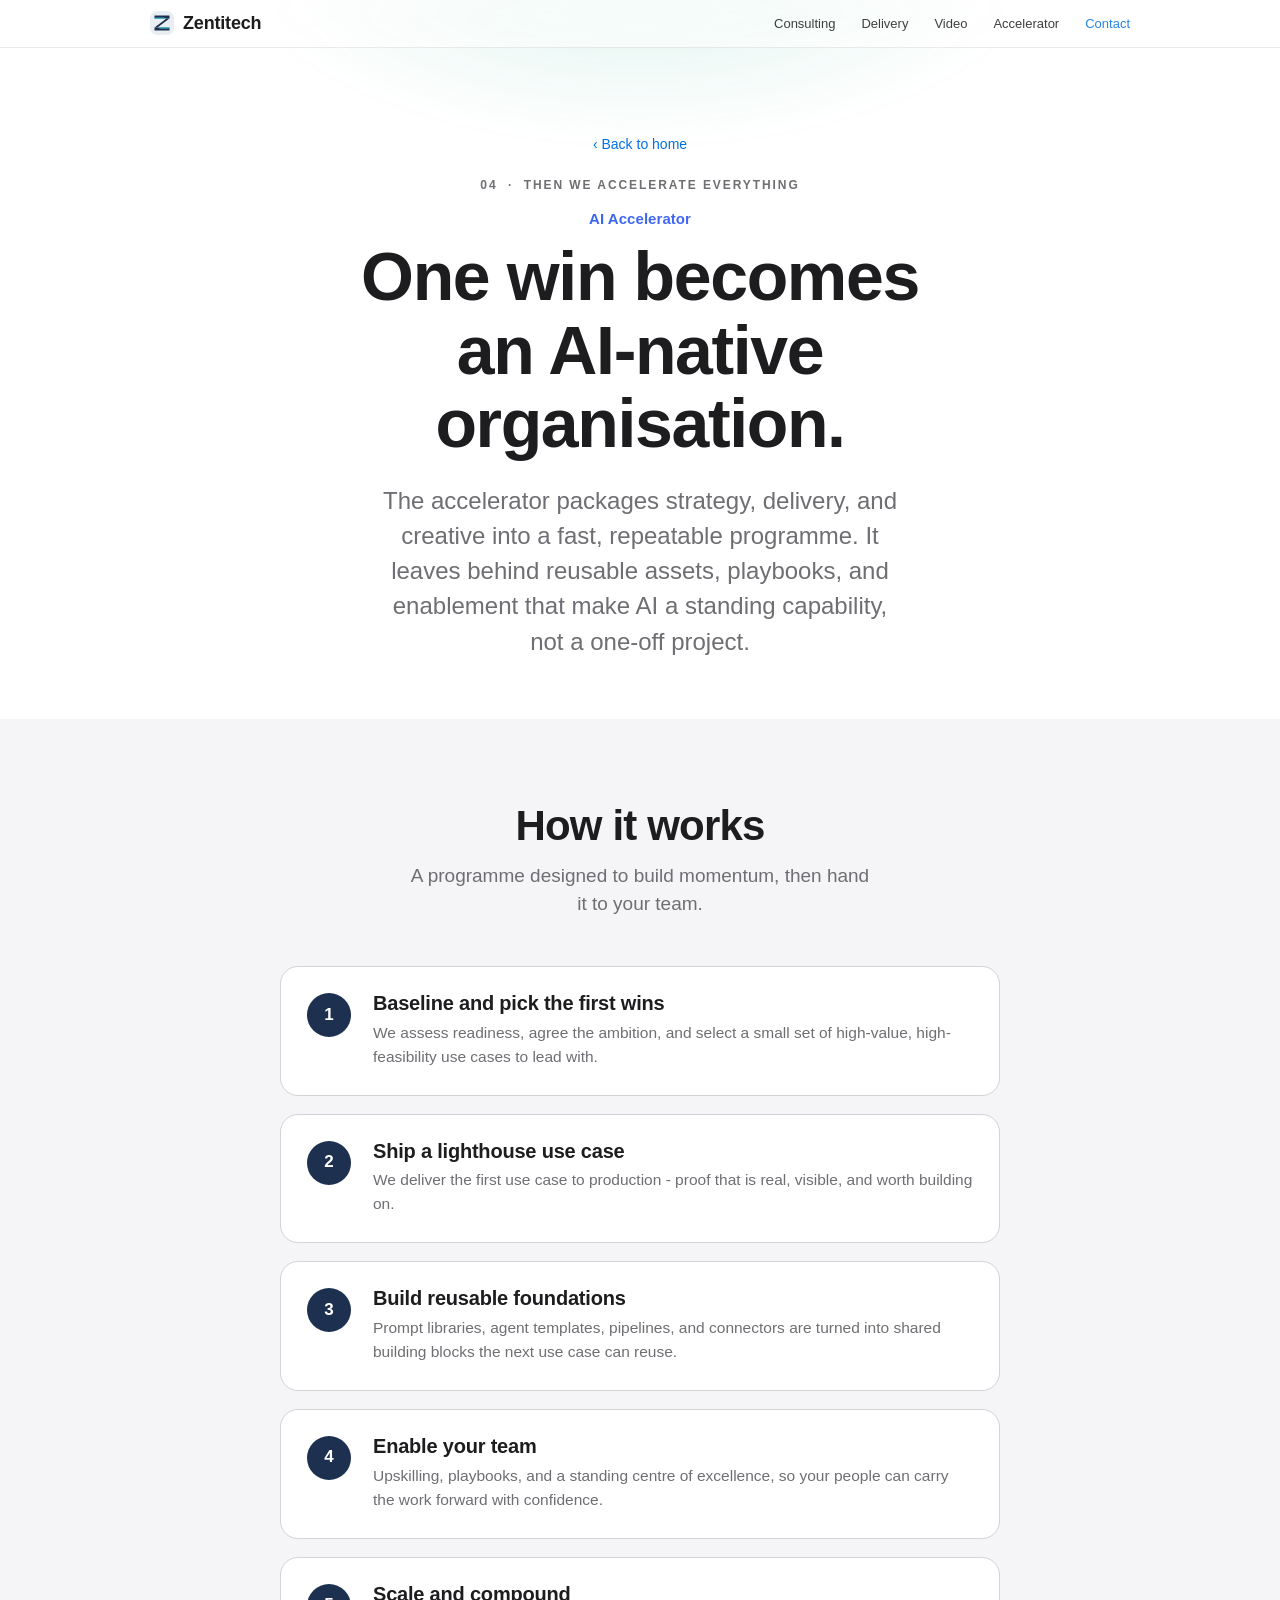
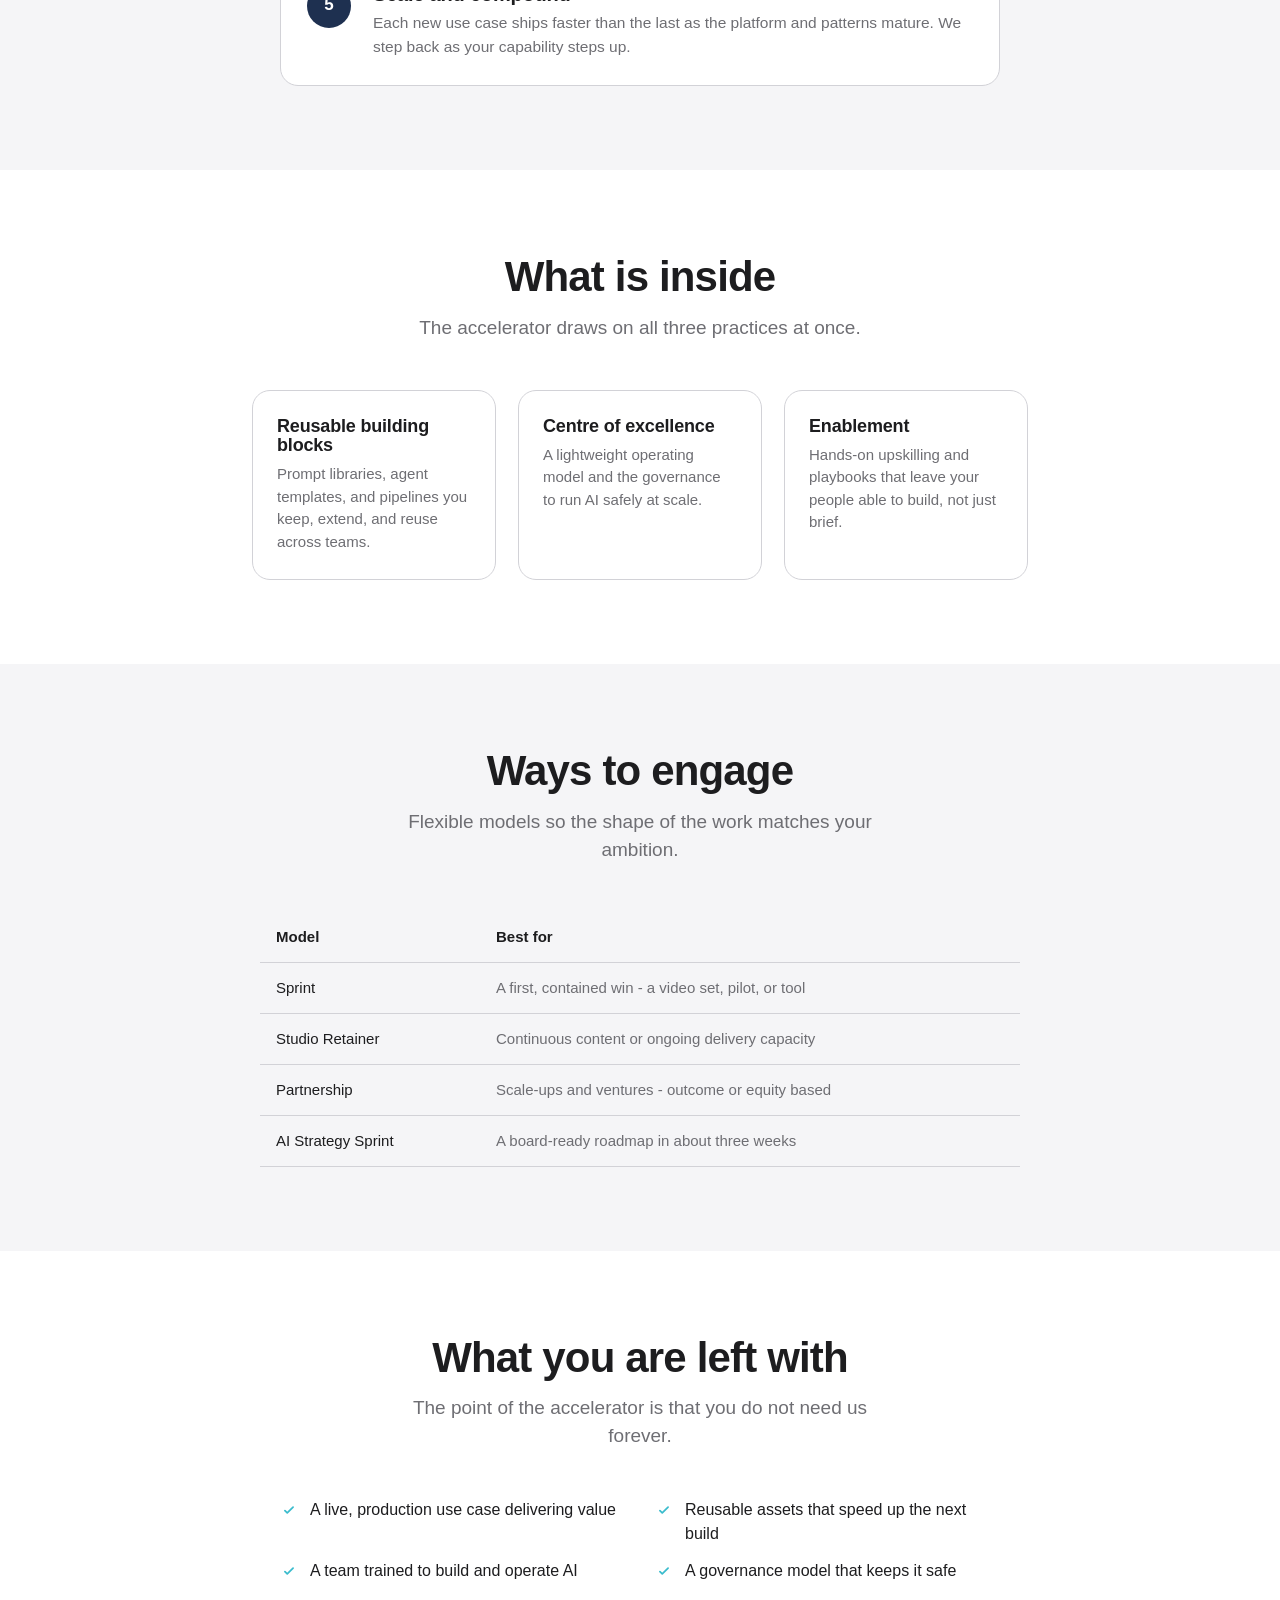
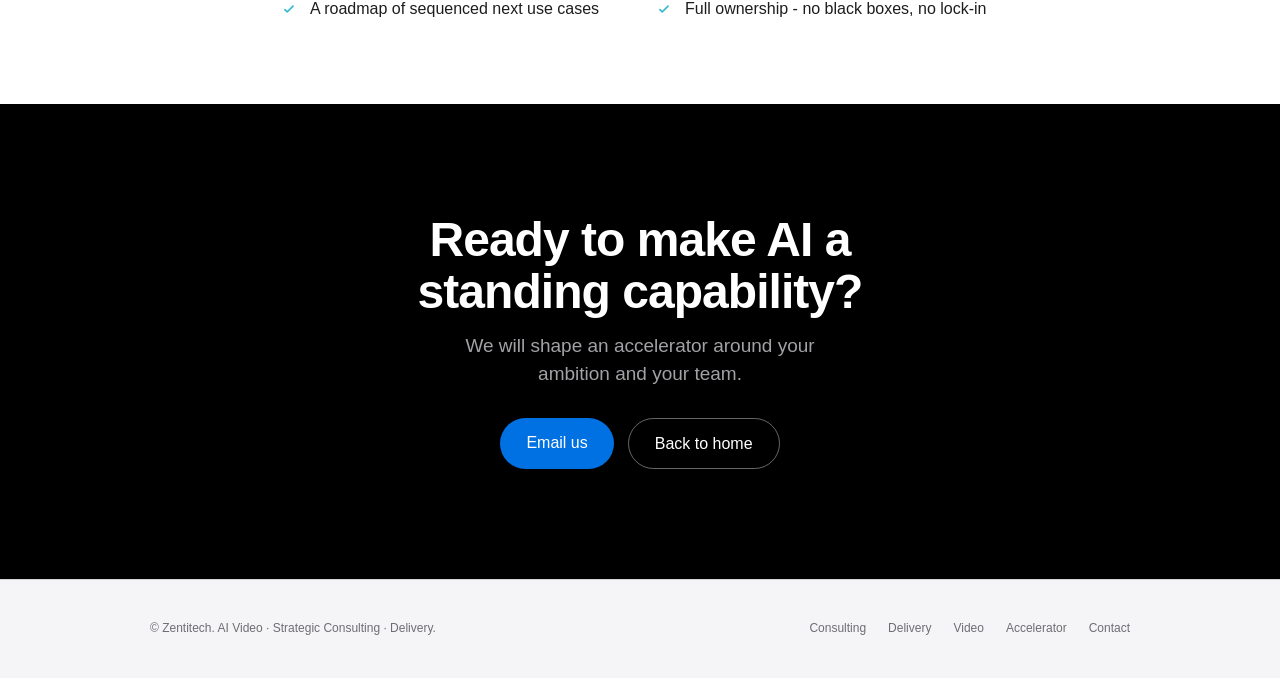
==== pages/accelerator.html @ b0f5c1af "Restructure site into assets/ and pages/; add brochure download - Keep index.html and README.md at r" ====
<!DOCTYPE html>
<html lang="en">
<head>
<meta charset="UTF-8">
<meta name="viewport" content="width=device-width, initial-scale=1">
<title>AI Accelerator - Zentitech</title>
<meta name="description" content="How the Zentitech AI Accelerator works: a packaged programme that turns one win into a standing, repeatable AI capability across your organisation.">
<link rel="icon" href="data:image/svg+xml,%3Csvg xmlns='http://www.w3.org/2000/svg' viewBox='0 0 48 48'%3E%3Crect width='48' height='48' rx='12' fill='%23e9eef3'/%3E%3Cpath d='M9 9H39V15H9Z' fill='%231e3050'/%3E%3Cpath d='M33 15H39L15 33H9Z' fill='%231e3050'/%3E%3Cpath d='M9 33H39V39H9Z' fill='%231e3050'/%3E%3Crect x='9' y='13.2' width='20' height='2.3' fill='%233bbccd'/%3E%3Crect x='19' y='32.8' width='20' height='2.3' fill='%233bbccd'/%3E%3C/svg%3E">
<link rel="stylesheet" href="../assets/css/styles.css">
</head>
<body>

<nav class="nav"><div class="nav-inner">
  <a class="brand" href="../index.html">
    <svg class="mark" viewBox="0 0 48 48" aria-hidden="true">
      <rect width="48" height="48" rx="12" fill="#e9eef3"/>
      <path d="M9 9H39V15H9Z" fill="#1e3050"/><path d="M33 15H39L15 33H9Z" fill="#1e3050"/>
      <path d="M9 33H39V39H9Z" fill="#1e3050"/>
      <rect x="9" y="13.2" width="20" height="2.3" fill="#3bbccd"/><rect x="19" y="32.8" width="20" height="2.3" fill="#3bbccd"/>
    </svg><span>Zentitech</span></a>
  <div class="nav-links">
    <a href="../index.html#consulting">Consulting</a>
    <a href="../index.html#delivery">Delivery</a>
    <a href="../index.html#video">Video</a>
    <a href="../index.html#accelerator">Accelerator</a>
    <a class="cta" href="../index.html#contact">Contact</a>
  </div>
</div></nav>

<header class="page-hero hero-accel">
  <div class="glow"></div>
  <a class="back" href="../index.html#accelerator">&lsaquo; Back to home</a>
  <p class="chapter reveal">04 &nbsp;·&nbsp; Then we accelerate everything</p>
  <p class="eyebrow reveal">AI Accelerator</p>
  <h1 class="reveal">One win becomes an AI-native organisation.</h1>
  <p class="lead reveal">The accelerator packages strategy, delivery, and creative into a fast, repeatable programme. It leaves behind reusable assets, playbooks, and enablement that make AI a standing capability, not a one-off project.</p>
</header>

<section class="section alt">
  <div class="wrap">
    <h2 class="reveal">How it works</h2>
    <p class="sub reveal">A programme designed to build momentum, then hand it to your team.</p>
    <div class="steps-v">
      <div class="stepc reveal"><div class="num">1</div><div class="body"><h3>Baseline and pick the first wins</h3><p>We assess readiness, agree the ambition, and select a small set of high-value, high-feasibility use cases to lead with.</p></div></div>
      <div class="stepc reveal"><div class="num">2</div><div class="body"><h3>Ship a lighthouse use case</h3><p>We deliver the first use case to production - proof that is real, visible, and worth building on.</p></div></div>
      <div class="stepc reveal"><div class="num">3</div><div class="body"><h3>Build reusable foundations</h3><p>Prompt libraries, agent templates, pipelines, and connectors are turned into shared building blocks the next use case can reuse.</p></div></div>
      <div class="stepc reveal"><div class="num">4</div><div class="body"><h3>Enable your team</h3><p>Upskilling, playbooks, and a standing centre of excellence, so your people can carry the work forward with confidence.</p></div></div>
      <div class="stepc reveal"><div class="num">5</div><div class="body"><h3>Scale and compound</h3><p>Each new use case ships faster than the last as the platform and patterns mature. We step back as your capability steps up.</p></div></div>
    </div>
  </div>
</section>

<section class="section">
  <div class="wrap">
    <h2 class="reveal">What is inside</h2>
    <p class="sub reveal">The accelerator draws on all three practices at once.</p>
    <div class="grid">
      <div class="card reveal"><h3>Reusable building blocks</h3><p>Prompt libraries, agent templates, and pipelines you keep, extend, and reuse across teams.</p></div>
      <div class="card reveal"><h3>Centre of excellence</h3><p>A lightweight operating model and the governance to run AI safely at scale.</p></div>
      <div class="card reveal"><h3>Enablement</h3><p>Hands-on upskilling and playbooks that leave your people able to build, not just brief.</p></div>
    </div>
  </div>
</section>

<section class="section alt">
  <div class="wrap">
    <h2 class="reveal">Ways to engage</h2>
    <p class="sub reveal">Flexible models so the shape of the work matches your ambition.</p>
    <table class="tbl reveal">
      <tr><th>Model</th><th>Best for</th></tr>
      <tr><td>Sprint</td><td>A first, contained win - a video set, pilot, or tool</td></tr>
      <tr><td>Studio Retainer</td><td>Continuous content or ongoing delivery capacity</td></tr>
      <tr><td>Partnership</td><td>Scale-ups and ventures - outcome or equity based</td></tr>
      <tr><td>AI Strategy Sprint</td><td>A board-ready roadmap in about three weeks</td></tr>
    </table>
  </div>
</section>

<section class="section">
  <div class="wrap">
    <h2 class="reveal">What you are left with</h2>
    <p class="sub reveal">The point of the accelerator is that you do not need us forever.</p>
    <ul class="checks reveal">
      <li>A live, production use case delivering value</li>
      <li>Reusable assets that speed up the next build</li>
      <li>A team trained to build and operate AI</li>
      <li>A governance model that keeps it safe</li>
      <li>A roadmap of sequenced next use cases</li>
      <li>Full ownership - no black boxes, no lock-in</li>
    </ul>
  </div>
</section>

<section class="cta-band">
  <div class="wrap">
    <h2 class="reveal">Ready to make AI a standing capability?</h2>
    <p class="reveal">We will shape an accelerator around your ambition and your team.</p>
    <div class="actions reveal">
      <a class="btn" href="mailto:info@zentitech.com">Email us</a>
      <a class="btn ghost" href="../index.html#top">Back to home</a>
    </div>
  </div>
</section>

<footer><div class="foot-inner">
  <div>&copy; Zentitech. AI Video · Strategic Consulting · Delivery.</div>
  <div class="foot-links">
    <a href="../index.html#consulting">Consulting</a>
    <a href="../index.html#delivery">Delivery</a>
    <a href="../index.html#video">Video</a>
    <a href="../index.html#accelerator">Accelerator</a>
    <a href="mailto:info@zentitech.com">Contact</a>
  </div>
</div></footer>

<script>
var io=new IntersectionObserver(function(es){es.forEach(function(e){if(e.isIntersecting){e.target.classList.add('in');io.unobserve(e.target)}})},{threshold:.14,rootMargin:'0px 0px -6% 0px'});
document.querySelectorAll('.reveal').forEach(function(el){io.observe(el)});
(function(){
  if(window.matchMedia && window.matchMedia('(prefers-reduced-motion: reduce)').matches) return;
  document.addEventListener('click',function(e){
    var a=e.target.closest('a'); if(!a) return;
    if(a.target==='_blank'||a.hasAttribute('download')) return;
    var href=a.getAttribute('href')||'';
    if(href===''||href.charAt(0)==='#'||href.indexOf('mailto:')===0||href.indexOf('http')===0) return;
    e.preventDefault();
    document.body.classList.add('pageout');
    setTimeout(function(){window.location=href;},260);
  });
})();
</script>
</body>
</html>
---- assets/css/styles.css ----
/* ===== Zentitech shared styles (detail pages) ===== */
:root{
  --ink:#1d1d1f;
  --muted:#6e6e73;
  --bg:#ffffff;
  --bg2:#f5f5f7;
  --line:#d2d2d7;
  --accent:#0071e3;
  --accent-press:#0058b8;
  --navy:#1e3050;
  --teal:#3bbccd;
  --nav-h:48px;
  --maxw:820px;
  --font:-apple-system,BlinkMacSystemFont,"SF Pro Display","SF Pro Text","Helvetica Neue",Helvetica,Arial,sans-serif;
}
*{box-sizing:border-box;margin:0;padding:0}
html{scroll-behavior:smooth}
body{
  font-family:var(--font);color:var(--ink);background:var(--bg);
  -webkit-font-smoothing:antialiased;text-rendering:optimizeLegibility;line-height:1.47;
}
a{color:var(--accent);text-decoration:none;transition:opacity .2s ease,color .2s ease}
a:hover{text-decoration:underline}

/* ---- Page transitions ---- */
body{animation:pagein .5s ease both}
@keyframes pagein{from{opacity:0}to{opacity:1}}
body.pageout{opacity:0;transition:opacity .28s ease}

/* ---- Nav ---- */
.nav{position:fixed;top:0;left:0;right:0;height:var(--nav-h);z-index:1000;
  background:rgba(255,255,255,.72);backdrop-filter:saturate(180%) blur(20px);
  -webkit-backdrop-filter:saturate(180%) blur(20px);border-bottom:1px solid rgba(0,0,0,.08)}
.nav-inner{max-width:1024px;margin:0 auto;height:100%;padding:0 22px;display:flex;align-items:center;justify-content:space-between;gap:18px}
.brand{display:flex;align-items:center;gap:9px;font-weight:600;font-size:18px;letter-spacing:-.01em;color:var(--ink)}
.brand:hover{text-decoration:none}
.brand .mark{width:24px;height:24px;border-radius:7px;display:block}
.nav-links{display:flex;align-items:center;gap:26px;overflow-x:auto;scrollbar-width:none}
.nav-links::-webkit-scrollbar{display:none}
.nav-links a{color:var(--ink);font-size:13px;font-weight:400;opacity:.85;white-space:nowrap}
.nav-links a:hover{opacity:1;text-decoration:none}
.nav-links a.cta{color:var(--accent);font-weight:500}

/* ---- Reveal ---- */
.reveal{opacity:0;transform:translateY(24px);transition:opacity .8s cubic-bezier(.16,1,.3,1),transform .8s cubic-bezier(.16,1,.3,1)}
.reveal.in{opacity:1;transform:none}

/* ---- Page hero ---- */
.wrap{max-width:var(--maxw);margin:0 auto;padding:0 22px}
h1,h2,h3{letter-spacing:-.02em;font-weight:600;line-height:1.08}
.page-hero{padding:calc(var(--nav-h) + 84px) 22px 60px;text-align:center;position:relative;overflow:hidden}
.page-hero .glow{position:absolute;inset:-30% -10% auto -10%;height:80%;z-index:0;pointer-events:none;filter:blur(14px)}
.hero-video .glow{background:radial-gradient(45% 60% at 50% 25%,rgba(0,113,227,.16),transparent 62%)}
.hero-consult .glow{background:radial-gradient(45% 60% at 50% 25%,rgba(125,92,255,.16),transparent 62%)}
.hero-delivery .glow{background:radial-gradient(45% 60% at 50% 25%,rgba(224,138,0,.14),transparent 62%)}
.hero-accel .glow{background:radial-gradient(45% 60% at 50% 25%,rgba(0,163,122,.16),transparent 62%)}
.back{display:inline-block;font-size:14px;margin-bottom:22px;position:relative}
.chapter{font-size:12px;font-weight:600;letter-spacing:.16em;text-transform:uppercase;color:var(--muted);margin-bottom:14px;position:relative}
.eyebrow{font-size:15px;font-weight:600;letter-spacing:.004em;margin-bottom:10px;position:relative;
  background:linear-gradient(90deg,#0071e3,#7d5cff);-webkit-background-clip:text;background-clip:text;color:transparent}
.page-hero h1{font-size:clamp(38px,6.4vw,68px);max-width:16ch;margin:0 auto;position:relative}
.page-hero .lead{font-size:clamp(19px,2.3vw,24px);color:var(--muted);max-width:40ch;margin:22px auto 0;font-weight:400;position:relative}

/* ---- Section ---- */
.section{padding:84px 0}
.section.alt{background:var(--bg2)}
.section h2{font-size:clamp(28px,4vw,42px);margin-bottom:14px;text-align:center}
.section .sub{font-size:19px;color:var(--muted);max-width:44ch;margin:0 auto 48px;text-align:center}

/* ---- Steps (how it works) ---- */
.steps-v{max-width:720px;margin:0 auto;display:flex;flex-direction:column;gap:18px}
.stepc{display:flex;gap:22px;background:#fff;border:1px solid var(--line);border-radius:18px;padding:26px 26px}
.section.alt .stepc{background:#fff}
.stepc .num{flex:0 0 auto;width:44px;height:44px;border-radius:50%;display:flex;align-items:center;justify-content:center;
  font-weight:600;font-size:17px;color:#fff;background:var(--navy)}
.stepc .body h3{font-size:20px;margin-bottom:6px;letter-spacing:-.01em}
.stepc .body p{font-size:15.5px;color:var(--muted);line-height:1.55}
.stepc .body .meta{font-size:13px;color:var(--accent);margin-top:8px;font-weight:500}

/* ---- Feature grid ---- */
.grid{max-width:920px;margin:0 auto;display:grid;grid-template-columns:repeat(3,1fr);gap:22px}
.card{background:#fff;border:1px solid var(--line);border-radius:18px;padding:26px 24px}
.card h3{font-size:18px;margin-bottom:8px;letter-spacing:-.01em}
.card p{font-size:15px;color:var(--muted);line-height:1.5}

/* ---- Checklist ---- */
.checks{max-width:720px;margin:0 auto;list-style:none;display:grid;grid-template-columns:1fr 1fr;gap:14px 30px}
.checks li{font-size:16px;padding-left:30px;position:relative;color:var(--ink)}
.checks li::before{content:"";position:absolute;left:0;top:3px;width:18px;height:18px;border-radius:50%;
  background:var(--teal);
  -webkit-mask:url("data:image/svg+xml,%3Csvg xmlns='http://www.w3.org/2000/svg' viewBox='0 0 24 24'%3E%3Cpath d='M5 13l4 4L19 7' fill='none' stroke='white' stroke-width='3' stroke-linecap='round' stroke-linejoin='round'/%3E%3C/svg%3E") center/14px no-repeat;
  mask:url("data:image/svg+xml,%3Csvg xmlns='http://www.w3.org/2000/svg' viewBox='0 0 24 24'%3E%3Cpath d='M5 13l4 4L19 7' fill='none' stroke='white' stroke-width='3' stroke-linecap='round' stroke-linejoin='round'/%3E%3C/svg%3E") center/14px no-repeat}

/* ---- Table ---- */
.tbl{max-width:760px;margin:0 auto;border-collapse:collapse;width:100%;font-size:15px}
.tbl th,.tbl td{text-align:left;padding:14px 16px;border-bottom:1px solid var(--line);vertical-align:top}
.tbl th{font-weight:600;color:var(--ink)}
.tbl td{color:var(--muted)}
.tbl tr td:first-child{color:var(--ink);font-weight:500;white-space:nowrap}

/* ---- CTA ---- */
.cta-band{padding:110px 0;text-align:center;background:#000;color:#f5f5f7}
.cta-band h2{color:#fff;font-size:clamp(30px,4.4vw,48px);max-width:20ch;margin:0 auto 14px}
.cta-band p{color:#a1a1a6;font-size:19px;max-width:36ch;margin:0 auto 30px}
.btn{display:inline-block;padding:13px 26px;border-radius:980px;font-size:16px;font-weight:500;
  background:var(--accent);color:#fff;transition:background .2s,transform .2s}
.btn:hover{background:var(--accent-press);text-decoration:none;transform:translateY(-1px)}
.btn.ghost{background:transparent;color:#fff;border:1px solid rgba(255,255,255,.4)}
.btn.ghost:hover{background:rgba(255,255,255,.08)}
.actions{display:flex;gap:14px;justify-content:center;flex-wrap:wrap}

/* ---- Footer ---- */
footer{background:var(--bg2);border-top:1px solid var(--line);padding:40px 0;font-size:12px;color:var(--muted)}
.foot-inner{max-width:1024px;margin:0 auto;padding:0 22px;display:flex;justify-content:space-between;flex-wrap:wrap;gap:14px}
.foot-inner a{color:var(--muted)}
.foot-links{display:flex;gap:22px;flex-wrap:wrap}

/* ---- Responsive ---- */
@media(max-width:820px){
  .grid{grid-template-columns:1fr;max-width:460px}
  .checks{grid-template-columns:1fr}
  .section{padding:64px 0}
}
@media(max-width:520px){
  .brand span{display:none}
  .nav-links{gap:18px}
  .stepc{flex-direction:column;gap:12px}
}
@media (prefers-reduced-motion:reduce){
  html{scroll-behavior:auto}
  .reveal{transition:none;opacity:1;transform:none}
}
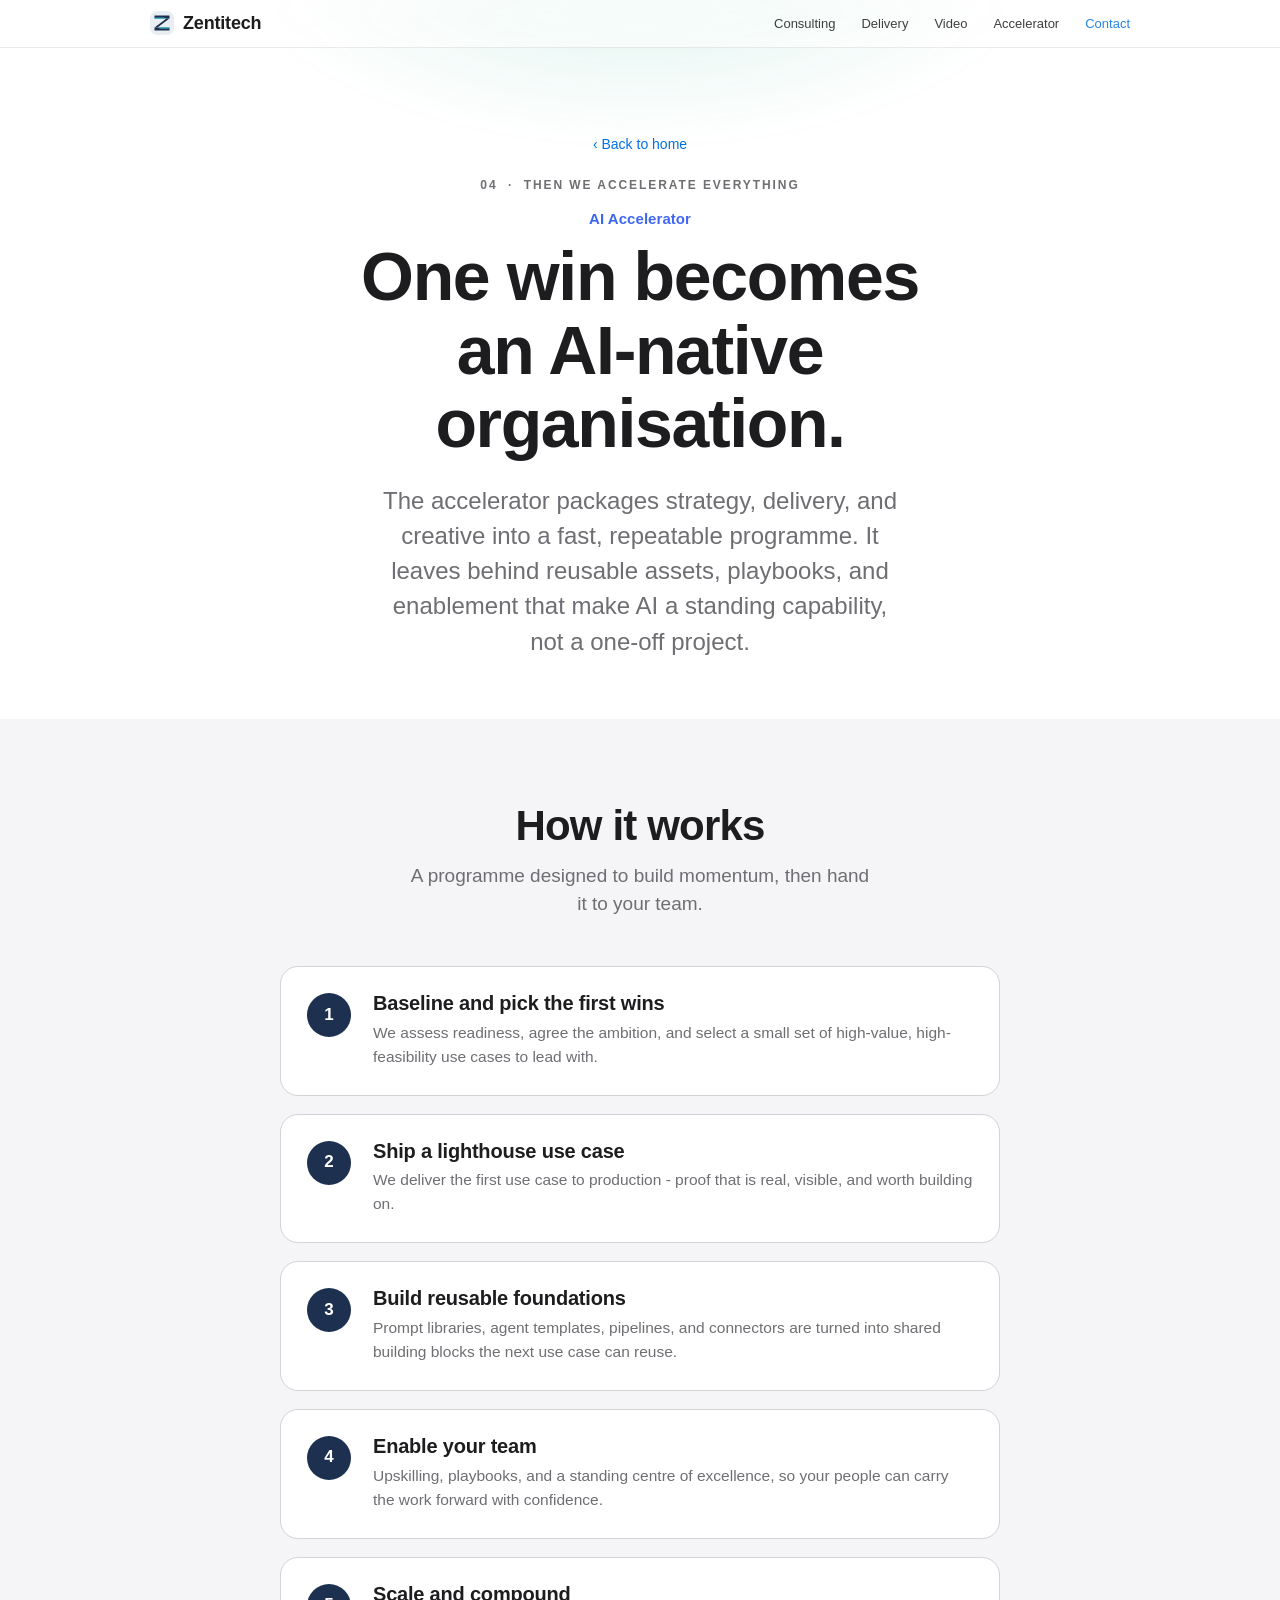
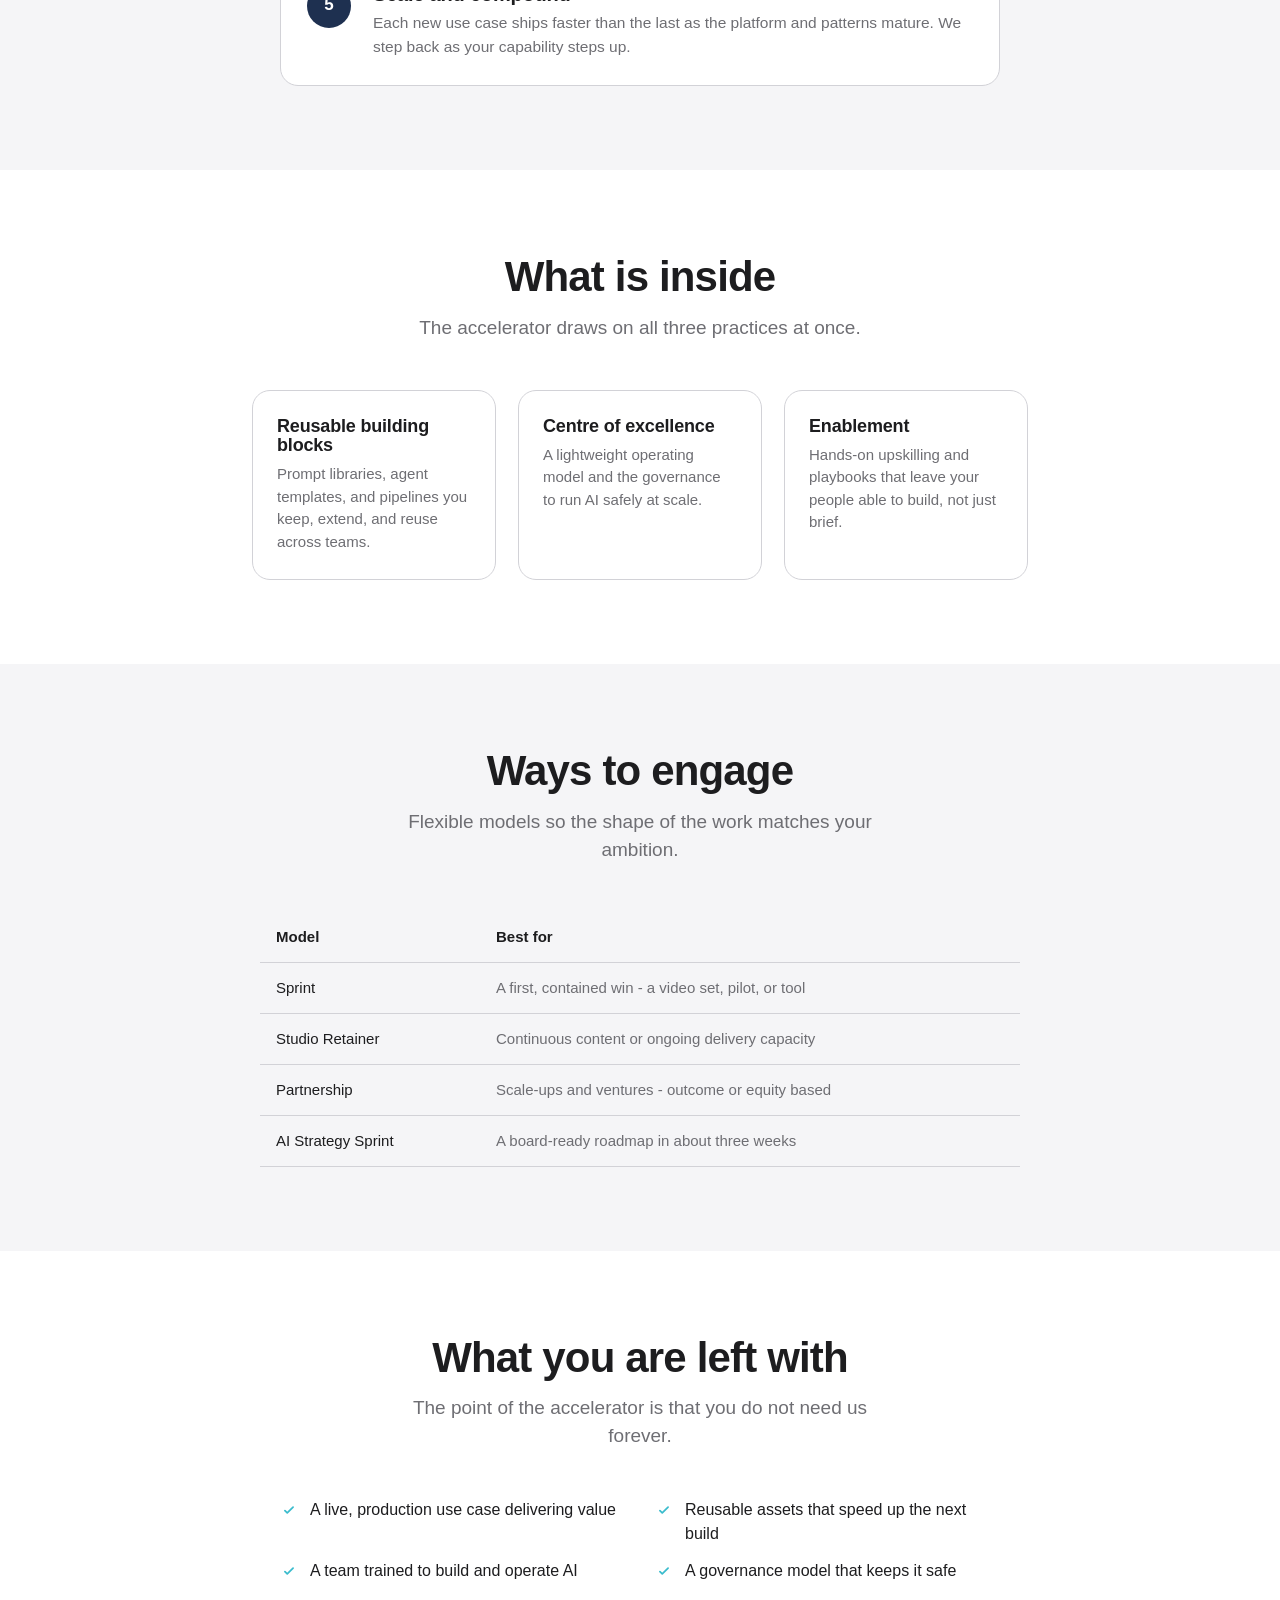
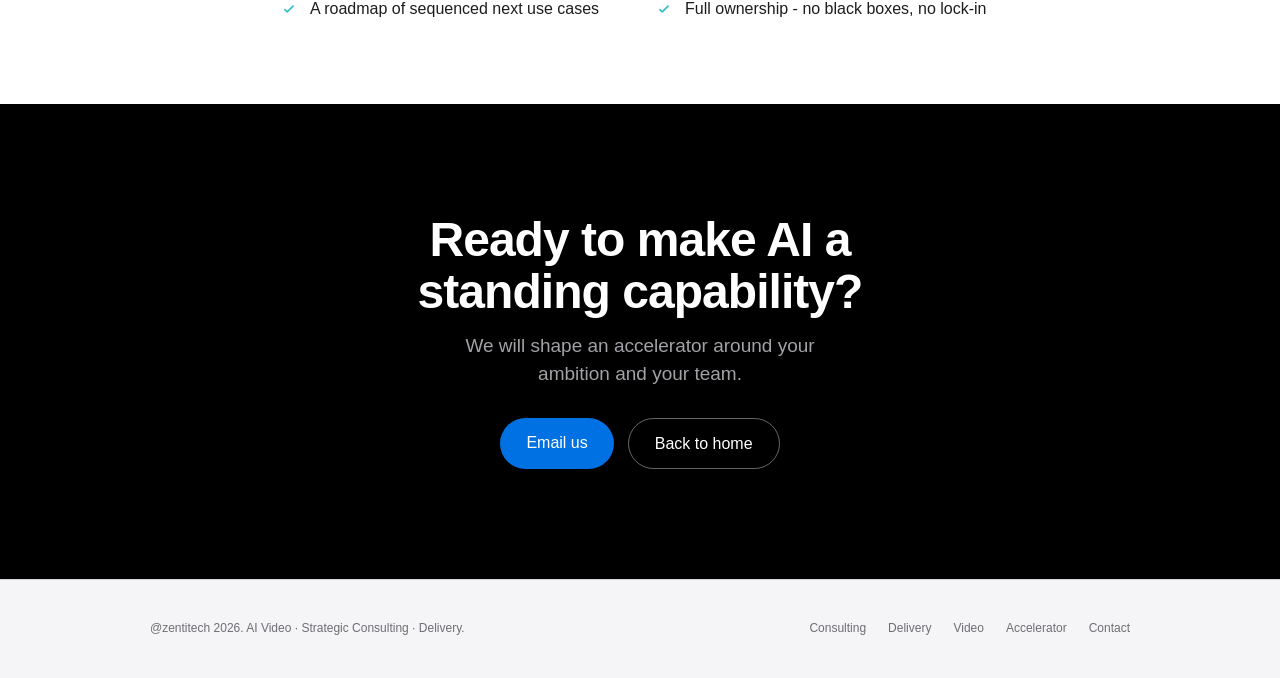
==== commit ae4c0761: "Footer to @zentitech 2026; fix index.html mobile menu (self-contained CSS) - Normalize all footers t" ====
--- a/pages/accelerator.html
+++ b/pages/accelerator.html
@@ -18,6 +18,8 @@
       <path d="M9 33H39V39H9Z" fill="#1e3050"/>
       <rect x="9" y="13.2" width="20" height="2.3" fill="#3bbccd"/><rect x="19" y="32.8" width="20" height="2.3" fill="#3bbccd"/>
     </svg><span>Zentitech</span></a>
+  <input type="checkbox" id="nav-toggle" class="nav-toggle" hidden>
+  <label for="nav-toggle" class="nav-burger" aria-label="Toggle menu"><span></span></label>
   <div class="nav-links">
     <a href="../index.html#consulting">Consulting</a>
     <a href="../index.html#delivery">Delivery</a>
@@ -103,7 +105,7 @@
 </section>
 
 <footer><div class="foot-inner">
-  <div>&copy; Zentitech. AI Video · Strategic Consulting · Delivery.</div>
+  <div>@zentitech 2026. AI Video · Strategic Consulting · Delivery.</div>
   <div class="foot-links">
     <a href="../index.html#consulting">Consulting</a>
     <a href="../index.html#delivery">Delivery</a>
--- a/assets/css/styles.css
+++ b/assets/css/styles.css
@@ -40,6 +40,14 @@
 .nav-links a{color:var(--ink);font-size:13px;font-weight:400;opacity:.85;white-space:nowrap}
 .nav-links a:hover{opacity:1;text-decoration:none}
 .nav-links a.cta{color:var(--accent);font-weight:500}
+/* Mobile menu toggle (hidden on desktop) */
+.nav-burger{display:none;flex-direction:column;justify-content:center;align-items:center;
+  width:38px;height:38px;margin:-6px;cursor:pointer;border-radius:9px;-webkit-tap-highlight-color:transparent}
+.nav-burger span{position:relative;display:block;width:22px;height:2px;background:var(--ink);border-radius:2px;transition:background .2s ease}
+.nav-burger span::before,.nav-burger span::after{content:"";position:absolute;left:0;width:22px;height:2px;
+  background:var(--ink);border-radius:2px;transition:transform .25s ease,top .25s ease}
+.nav-burger span::before{top:-7px}
+.nav-burger span::after{top:7px}
 
 /* ---- Reveal ---- */
 .reveal{opacity:0;transform:translateY(24px);transition:opacity .8s cubic-bezier(.16,1,.3,1),transform .8s cubic-bezier(.16,1,.3,1)}
@@ -121,10 +129,29 @@
   .checks{grid-template-columns:1fr}
   .section{padding:64px 0}
 }
+/* Hamburger menu */
+@media(max-width:720px){
+  .nav-burger{display:flex}
+  .nav-links{position:fixed;top:var(--nav-h);left:0;right:0;
+    flex-direction:column;align-items:stretch;gap:0;overflow:hidden;
+    background:rgba(255,255,255,.98);
+    -webkit-backdrop-filter:saturate(180%) blur(20px);backdrop-filter:saturate(180%) blur(20px);
+    border-bottom:1px solid var(--line);box-shadow:0 12px 24px rgba(0,0,0,.06);
+    max-height:0;padding:0 22px;
+    transition:max-height .32s ease,padding .32s ease}
+  .nav-links a{padding:15px 2px;font-size:16px;opacity:1;border-bottom:1px solid var(--line)}
+  .nav-links a:last-child{border-bottom:none}
+  .nav-toggle:checked ~ .nav-links{max-height:calc(100vh - var(--nav-h));padding:6px 22px 14px}
+  .nav-toggle:checked ~ .nav-burger span{background:transparent}
+  .nav-toggle:checked ~ .nav-burger span::before{top:0;transform:rotate(45deg)}
+  .nav-toggle:checked ~ .nav-burger span::after{top:0;transform:rotate(-45deg)}
+}
 @media(max-width:520px){
-  .brand span{display:none}
-  .nav-links{gap:18px}
   .stepc{flex-direction:column;gap:12px}
+  /* Table: let it fit narrow screens instead of clipping */
+  .tbl{font-size:13px}
+  .tbl th,.tbl td{padding:11px 9px}
+  .tbl th:first-child,.tbl tr td:first-child{white-space:normal}
 }
 @media (prefers-reduced-motion:reduce){
   html{scroll-behavior:auto}
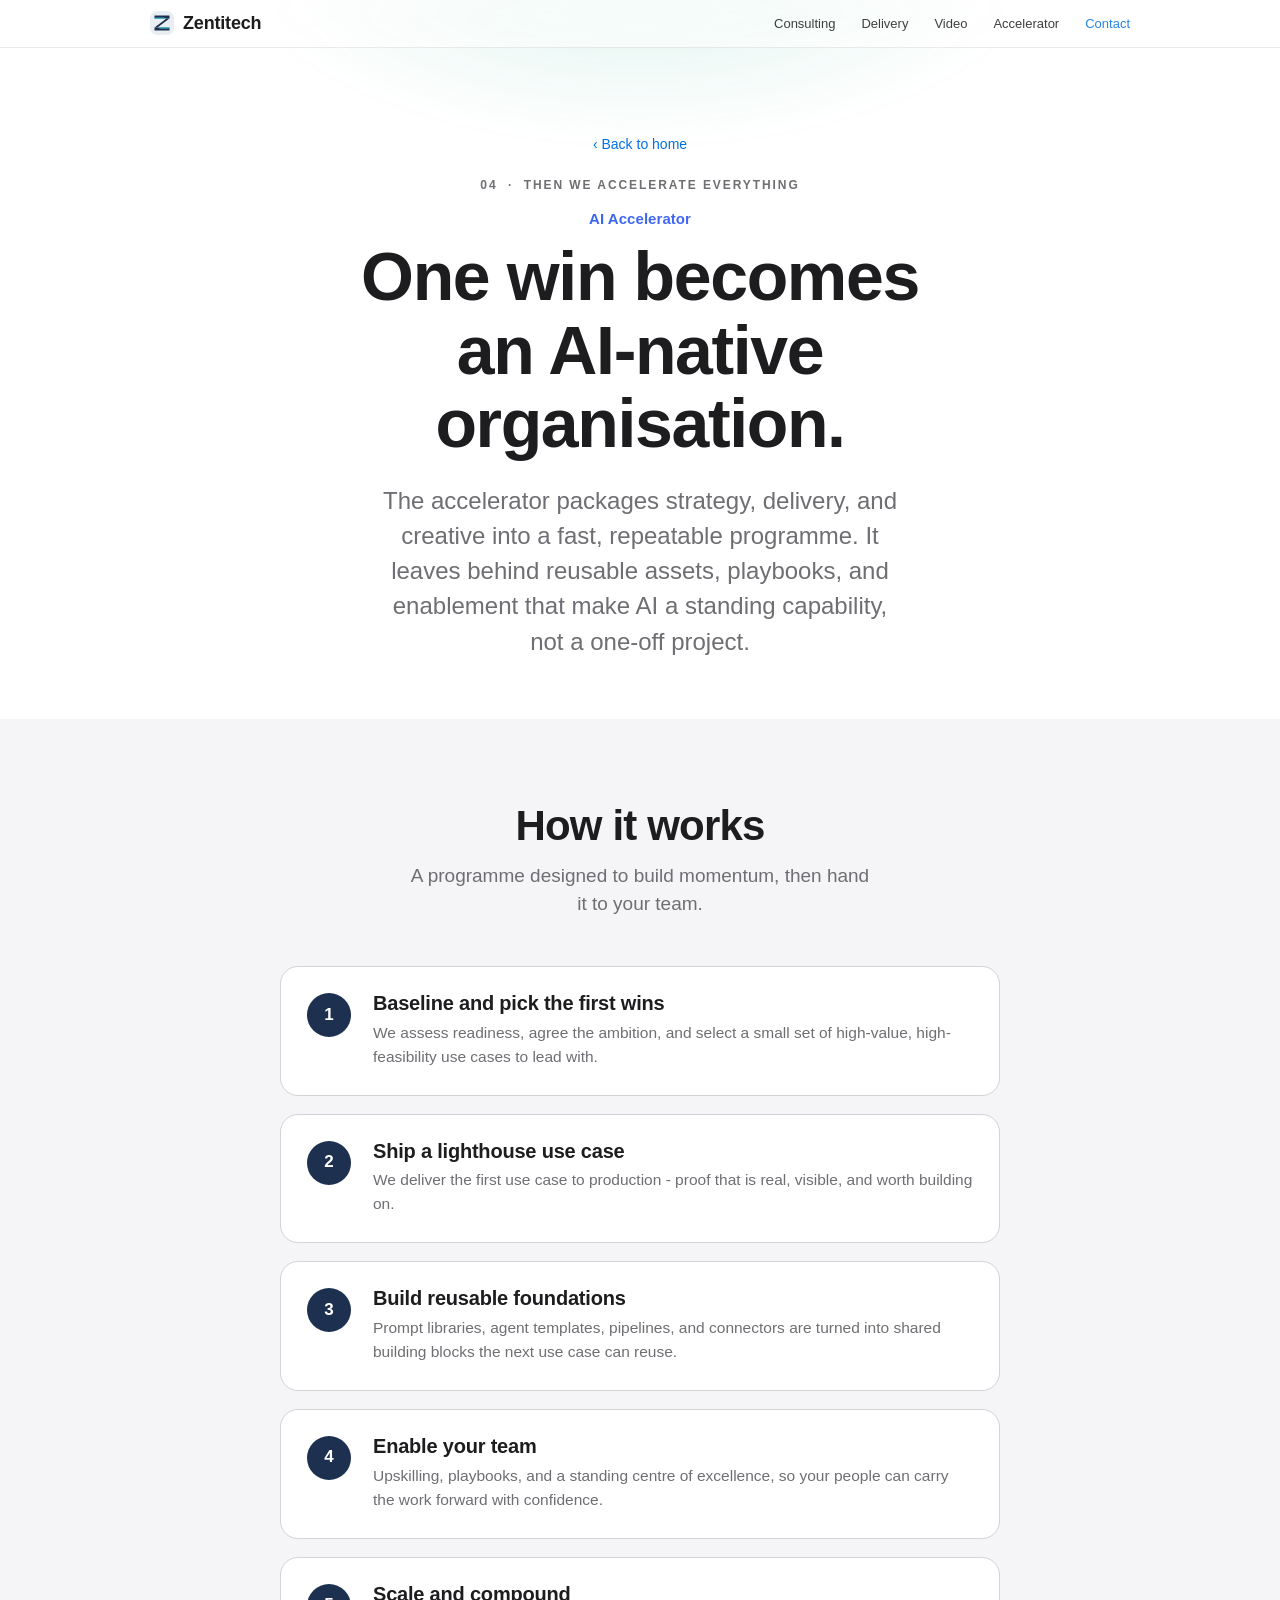
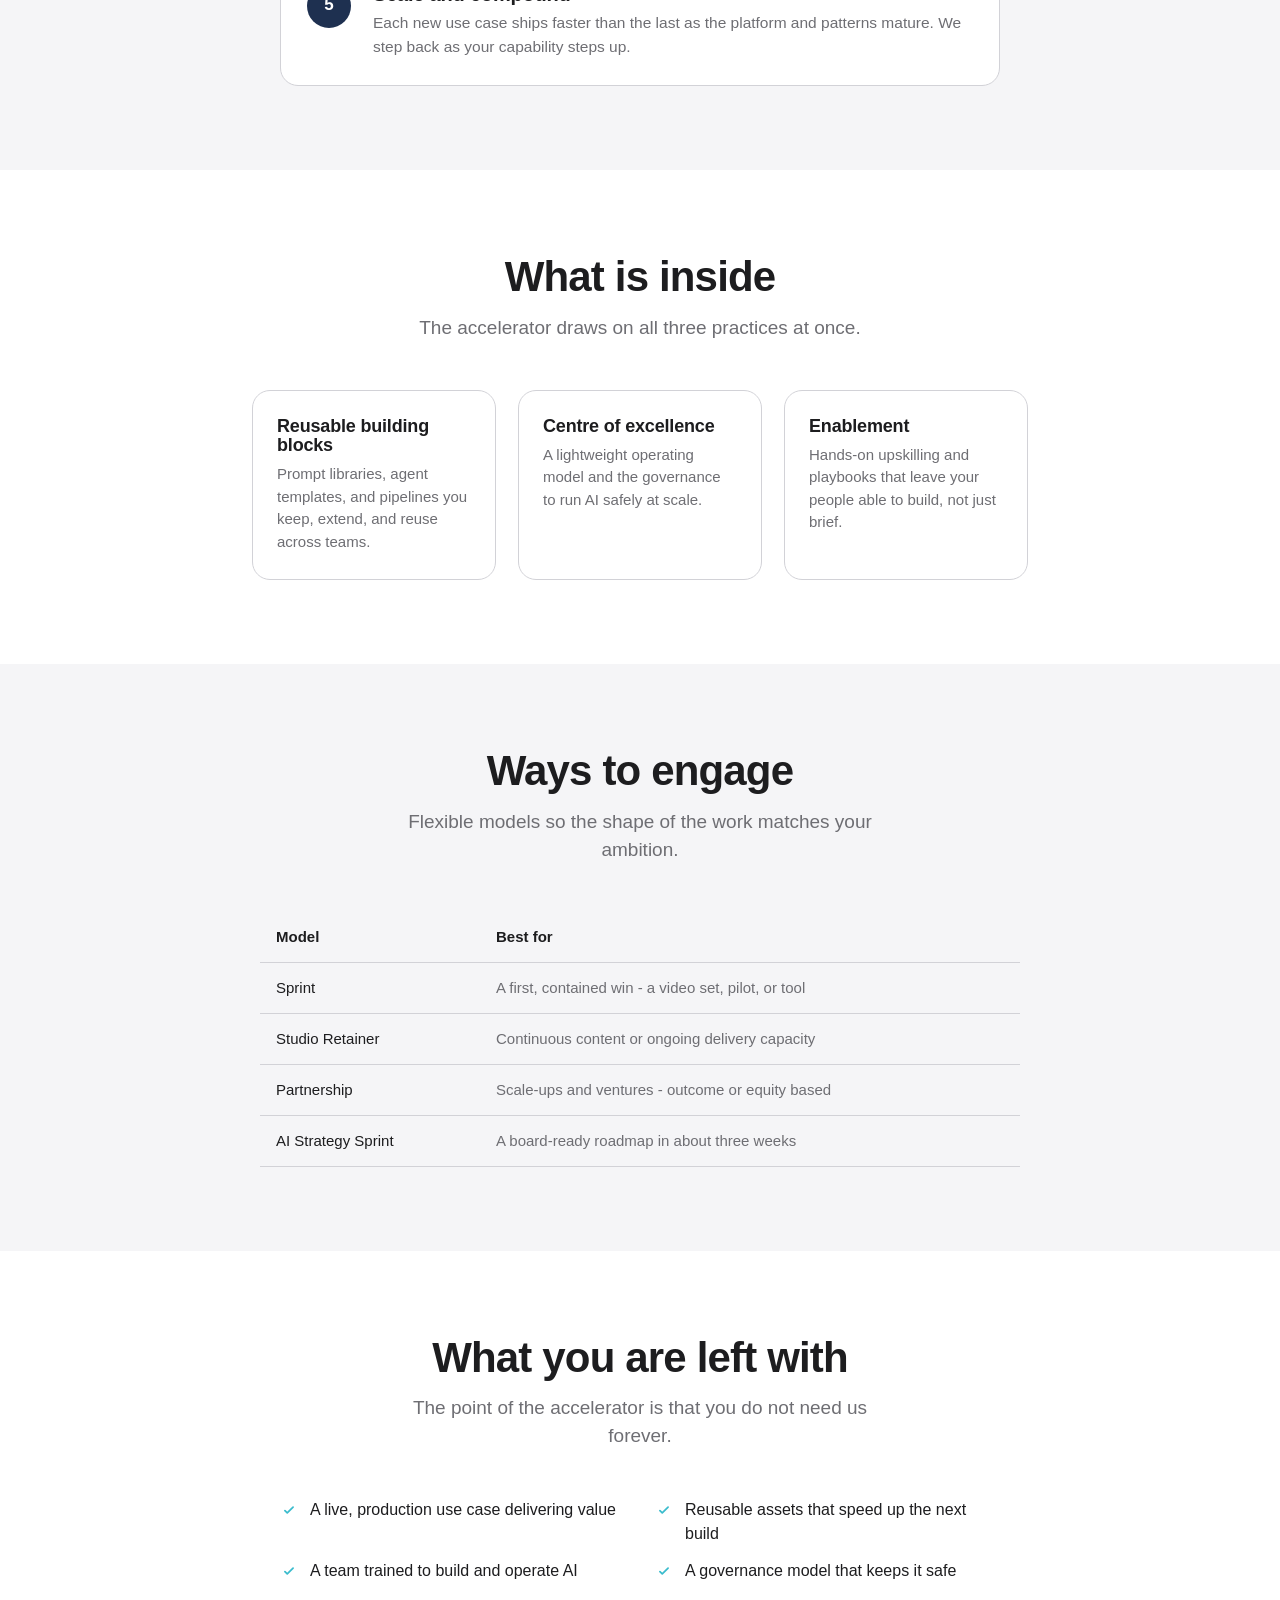
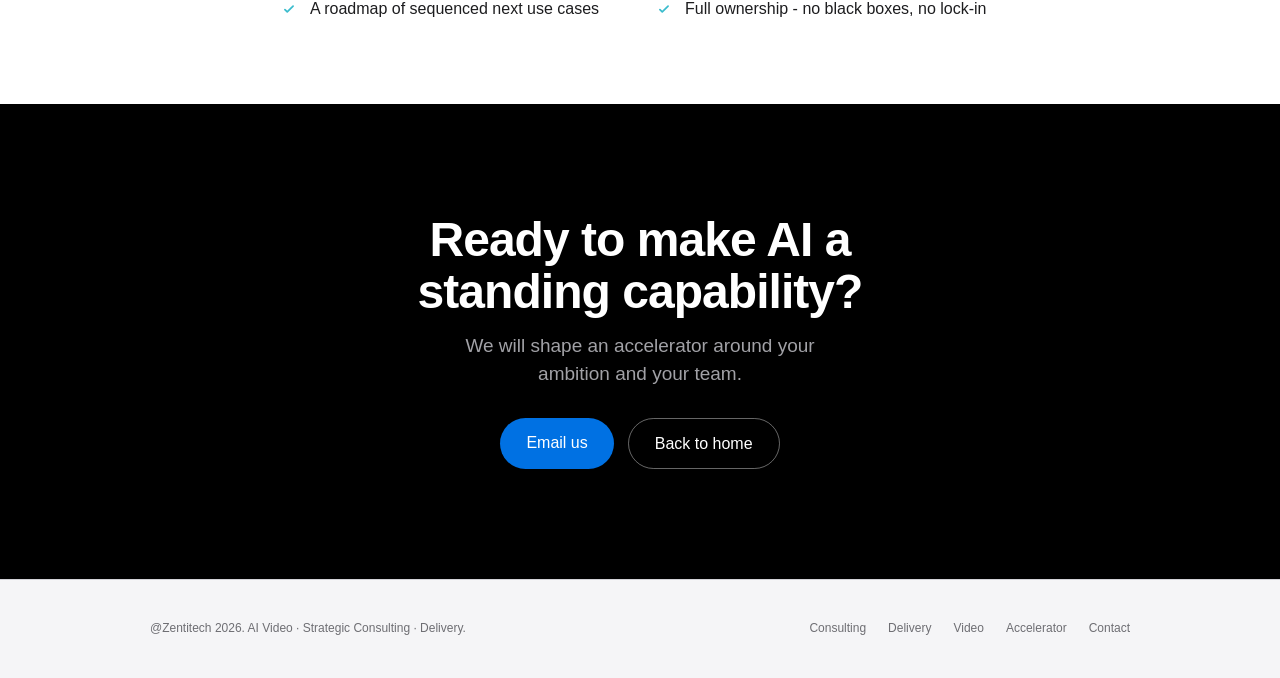
==== commit 1053eec5: "Footer: capitalize Zentitech (@Zentitech 2026) Co-Authored-By: Claude Opus 4.8 <noreply@anthropic.co" ====
--- a/pages/accelerator.html
+++ b/pages/accelerator.html
@@ -105,7 +105,7 @@
 </section>
 
 <footer><div class="foot-inner">
-  <div>@zentitech 2026. AI Video · Strategic Consulting · Delivery.</div>
+  <div>@Zentitech 2026. AI Video · Strategic Consulting · Delivery.</div>
   <div class="foot-links">
     <a href="../index.html#consulting">Consulting</a>
     <a href="../index.html#delivery">Delivery</a>
